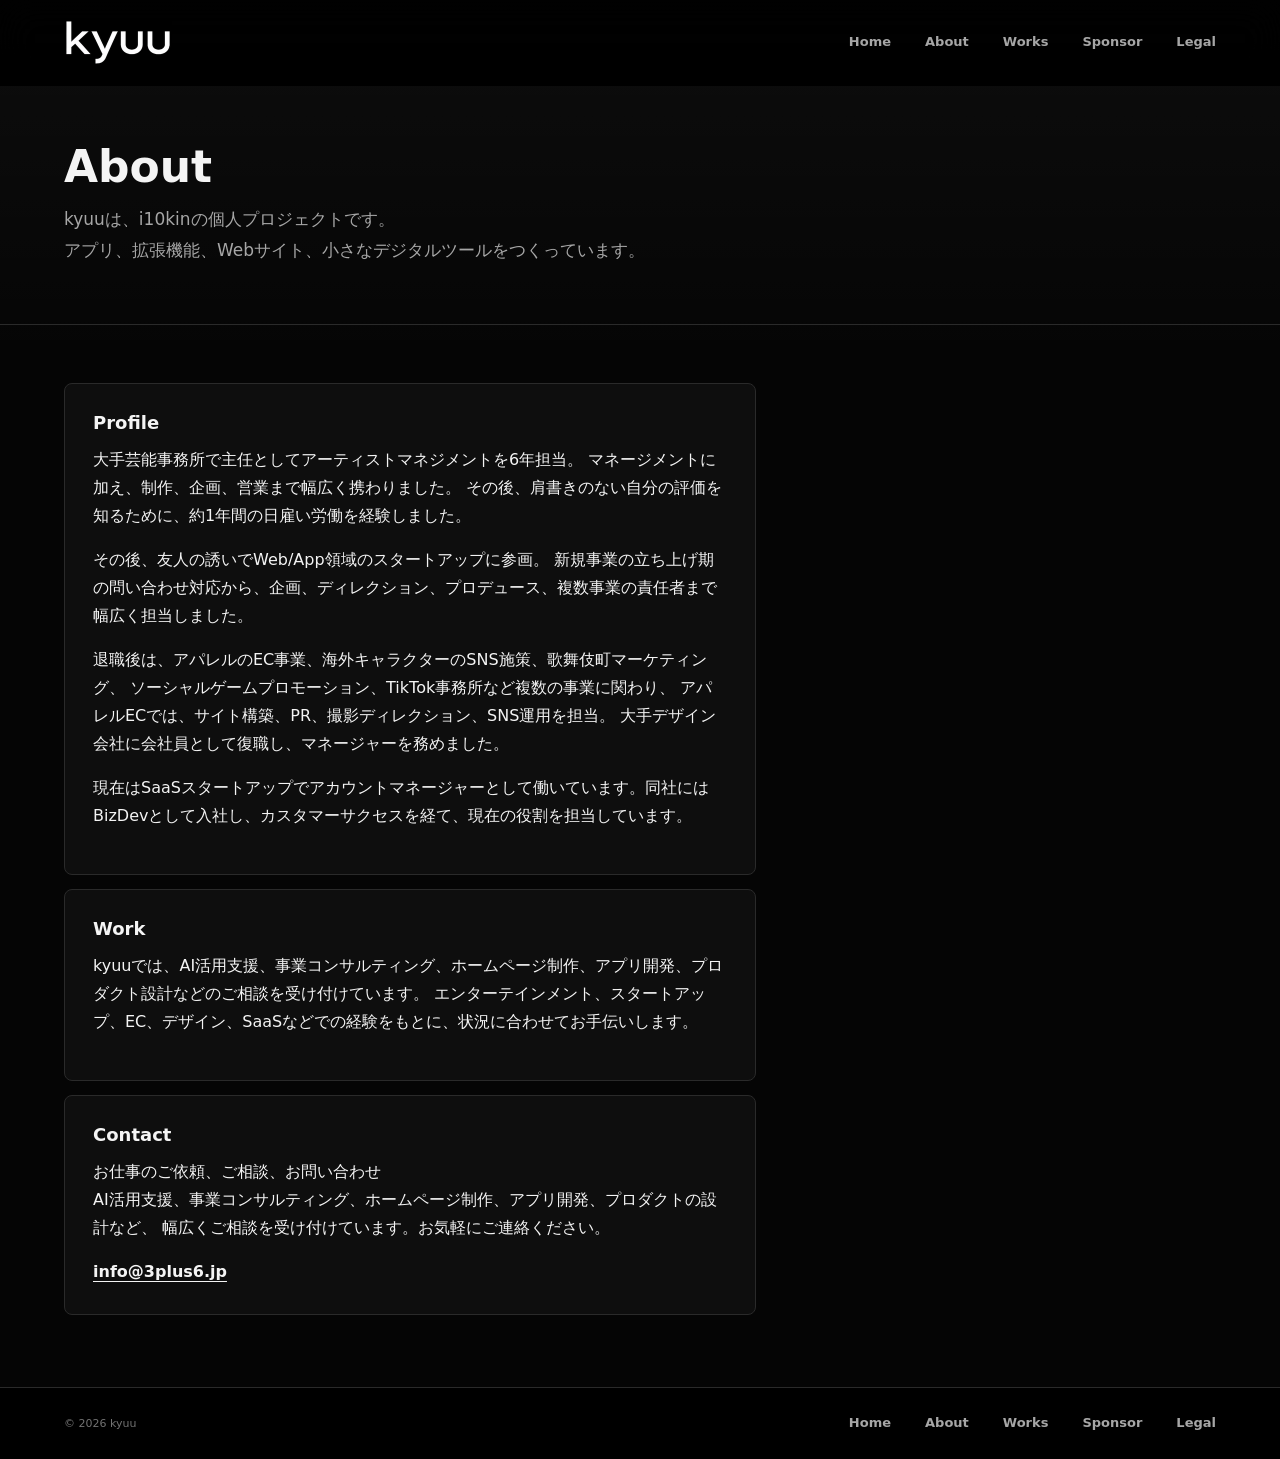
==== about.html @ 47efc8a8 "Update kyuu site navigation and content" ====
<!doctype html>
<html lang="ja">
  <head>
    <meta charset="utf-8">
    <meta name="viewport" content="width=device-width, initial-scale=1">
    <meta name="description" content="kyuuとi10kinについて。マネジメント、事業開発、Web/App、SaaS、デザイン領域での経験をまとめています。">
    <title>About | kyuu</title>
    <link rel="icon" href="assets/kyuu-icon.png">
    <link rel="stylesheet" href="styles.css">
  </head>
  <body>
    <header class="site-header" data-header>
      <a class="brand" href="index.html" aria-label="kyuu トップへ">
        <img src="assets/kyuu-logo-header.png" alt="kyuu" class="brand-logo">
      </a>
      <div class="header-actions">
        <button class="menu-toggle" type="button" aria-expanded="false" aria-controls="site-nav" data-menu-toggle>
          <span></span>
          <span></span>
          <span></span>
        </button>
        <nav class="nav" id="site-nav" aria-label="メインナビゲーション" data-nav>
          <a href="index.html">Home</a>
          <a href="about.html">About</a>
          <a href="works.html">Works</a>
          <a href="support.html">Sponsor</a>
          <a href="legal.html">Legal</a>
        </nav>
      </div>
    </header>

    <main>
      <section class="page-hero">
        <h1>About</h1>
        <p class="page-lead">
          kyuuは、i10kinの個人プロジェクトです。<br>
          アプリ、拡張機能、Webサイト、小さなデジタルツールをつくっています。
        </p>
      </section>

      <section class="section legal-stack">
        <article class="legal-block">
          <h2>Profile</h2>
          <p>
            大手芸能事務所で主任としてアーティストマネジメントを6年担当。
            マネージメントに加え、制作、企画、営業まで幅広く携わりました。
            その後、肩書きのない自分の評価を知るために、約1年間の日雇い労働を経験しました。
          </p>
          <p>
            その後、友人の誘いでWeb/App領域のスタートアップに参画。
            新規事業の立ち上げ期の問い合わせ対応から、企画、ディレクション、プロデュース、複数事業の責任者まで幅広く担当しました。
          </p>
          <p>
            退職後は、アパレルのEC事業、海外キャラクターのSNS施策、歌舞伎町マーケティング、
            ソーシャルゲームプロモーション、TikTok事務所など複数の事業に関わり、
            アパレルECでは、サイト構築、PR、撮影ディレクション、SNS運用を担当。
            大手デザイン会社に会社員として復職し、マネージャーを務めました。
          </p>
          <p>
            現在はSaaSスタートアップでアカウントマネージャーとして働いています。同社にはBizDevとして入社し、カスタマーサクセスを経て、現在の役割を担当しています。
          </p>
        </article>

        <article class="legal-block">
          <h2>Work</h2>
          <p>
            kyuuでは、AI活用支援、事業コンサルティング、ホームページ制作、アプリ開発、プロダクト設計などのご相談を受け付けています。
            エンターテインメント、スタートアップ、EC、デザイン、SaaSなどでの経験をもとに、状況に合わせてお手伝いします。
          </p>
        </article>

        <article class="legal-block">
          <h2>Contact</h2>
          <p>
            お仕事のご依頼、ご相談、お問い合わせ<br>
            AI活用支援、事業コンサルティング、ホームページ制作、アプリ開発、プロダクトの設計など、
            幅広くご相談を受け付けています。お気軽にご連絡ください。
          </p>
          <a class="mail-link" href="mailto:info@3plus6.jp">info@3plus6.jp</a>
        </article>
      </section>
    </main>

    <footer class="site-footer">
      <p>&copy; <span data-year></span> kyuu</p>
      <nav aria-label="フッターナビゲーション">
        <a href="index.html">Home</a>
        <a href="about.html">About</a>
        <a href="works.html">Works</a>
        <a href="support.html">Sponsor</a>
        <a href="legal.html">Legal</a>
      </nav>
    </footer>

    <script src="script.js"></script>
  </body>
</html>
---- styles.css ----
:root {
  color-scheme: dark;
  --bg: #050505;
  --panel: #0e0e0e;
  --panel-2: #151515;
  --ink: #f4f4f4;
  --muted: #a6a6a6;
  --soft: #727272;
  --line: #2a2a2a;
  --line-strong: #3a3a3a;
  --white: #ffffff;
  --black: #000000;
  --shadow: 0 28px 90px rgba(0, 0, 0, 0.56);
  font-family: Inter, ui-sans-serif, system-ui, -apple-system, BlinkMacSystemFont, "Segoe UI", sans-serif;
}

* {
  box-sizing: border-box;
}

html {
  scroll-behavior: smooth;
}

body {
  min-height: 100vh;
  margin: 0;
  color: var(--ink);
  background:
    linear-gradient(180deg, rgba(255, 255, 255, 0.035), transparent 360px),
    var(--bg);
  line-height: 1.75;
}

body {
  display: flex;
  flex-direction: column;
}

main {
  flex: 1 0 auto;
}

.site-footer {
  flex-shrink: 0;
}

img {
  display: block;
  max-width: 100%;
}

a {
  color: inherit;
  text-decoration: none;
}

.site-header {
  position: sticky;
  top: 0;
  z-index: 20;
  display: flex;
  align-items: center;
  justify-content: space-between;
  gap: 28px;
  padding: 20px clamp(20px, 5vw, 72px);
  background: rgba(0, 0, 0, 0.92);
  border-bottom: 1px solid transparent;
  backdrop-filter: blur(18px);
}

.site-header.is-scrolled {
  border-color: var(--line);
}

.brand {
  display: inline-flex;
  align-items: center;
  min-width: 0;
}

.brand-logo {
  width: 108px;
  height: auto;
  mix-blend-mode: screen;
}

.header-actions {
  display: flex;
  align-items: center;
  justify-content: flex-end;
  gap: clamp(16px, 2vw, 28px);
  min-width: 0;
}

.nav,
.site-footer nav {
  display: flex;
  align-items: center;
  gap: clamp(16px, 3vw, 34px);
  color: var(--muted);
  font-size: 13px;
  font-weight: 650;
}

.nav a,
.site-footer a {
  padding: 4px 0;
  white-space: nowrap;
}

.nav a:hover,
.site-footer a:hover,
.text-link:hover {
  color: var(--white);
}

.menu-toggle {
  position: relative;
  display: none;
  align-items: center;
  justify-content: center;
  width: 38px;
  height: 38px;
  padding: 0;
  color: var(--ink);
  background: transparent;
  border: 1px solid var(--line);
  border-radius: 6px;
  cursor: pointer;
}

.menu-toggle span {
  position: absolute;
  display: block;
  width: 16px;
  height: 1px;
  background: currentColor;
  transition: transform 160ms ease, opacity 160ms ease;
}

.menu-toggle span:nth-child(1) {
  transform: translateY(-5px);
}

.menu-toggle span:nth-child(3) {
  transform: translateY(5px);
}

.site-header.is-menu-open .menu-toggle span:nth-child(1) {
  transform: rotate(45deg);
}

.site-header.is-menu-open .menu-toggle span:nth-child(2) {
  opacity: 0;
}

.site-header.is-menu-open .menu-toggle span:nth-child(3) {
  transform: rotate(-45deg);
}

.visually-hidden {
  position: absolute;
  width: 1px;
  height: 1px;
  overflow: hidden;
  clip: rect(0, 0, 0, 0);
  white-space: nowrap;
}

.home-stage {
  display: grid;
  place-items: center;
  min-height: calc(100vh - 180px);
  padding: clamp(54px, 8vw, 96px) clamp(20px, 5vw, 72px) clamp(72px, 9vw, 118px);
}

.project-grid {
  display: grid;
  grid-template-columns: repeat(3, minmax(0, 1fr));
  gap: clamp(32px, 5vw, 72px) clamp(34px, 6vw, 88px);
  width: min(100%, 860px);
}

.project-tile {
  display: grid;
  justify-items: center;
  gap: 14px;
  color: var(--muted);
  text-align: center;
}

.project-icon {
  display: grid;
  place-items: center;
  width: clamp(104px, 15vw, 156px);
  aspect-ratio: 1;
  overflow: hidden;
  background: var(--black);
  border: 1px solid transparent;
  border-radius: 20px;
  transition: transform 180ms ease, border-color 180ms ease, opacity 180ms ease;
}

.project-icon img {
  width: 100%;
  height: 100%;
  object-fit: cover;
}

.project-name {
  font-size: 14px;
  font-weight: 700;
  line-height: 1.2;
  transition: color 180ms ease;
}

.project-tile:hover .project-icon {
  transform: translateY(-4px);
  border-color: var(--line-strong);
}

.project-tile:hover .project-name {
  color: var(--white);
}

.project-tile-static {
  cursor: default;
}

.project-tile-static:hover .project-icon {
  transform: none;
  border-color: transparent;
}

.project-tile-static:hover .project-name {
  color: var(--muted);
}

.eyebrow {
  margin: 0 0 14px;
  color: var(--soft);
  font-size: 12px;
  font-weight: 800;
  letter-spacing: 0;
  text-transform: uppercase;
}

h1,
h2,
h3,
p {
  margin-top: 0;
}

h1 {
  max-width: 9.5em;
  margin-bottom: 26px;
  font-size: clamp(50px, 9vw, 114px);
  line-height: 0.98;
  letter-spacing: 0;
}

h2 {
  margin-bottom: 20px;
  font-size: clamp(34px, 5vw, 64px);
  line-height: 1.05;
  letter-spacing: 0;
}

h3 {
  margin-bottom: 14px;
  font-size: clamp(25px, 3vw, 40px);
  line-height: 1.12;
  letter-spacing: 0;
}

.button {
  display: inline-flex;
  align-items: center;
  justify-content: center;
  min-height: 48px;
  padding: 12px 20px;
  border: 1px solid var(--line-strong);
  border-radius: 6px;
  font-size: 14px;
  font-weight: 800;
  line-height: 1.2;
}

.button.primary {
  color: var(--black);
  background: var(--white);
  border-color: var(--white);
}

.button.primary:hover {
  background: #dcdcdc;
  border-color: #dcdcdc;
}

.button.secondary,
.button.inverted {
  color: var(--white);
  background: transparent;
}

.button.secondary:hover,
.button.inverted:hover {
  border-color: var(--white);
}

.section {
  padding: clamp(40px, 5vw, 64px) clamp(20px, 5vw, 72px);
}

.work-list {
  display: grid;
  grid-template-columns: repeat(3, minmax(0, 1fr));
  gap: 16px;
}

.work-card,
.legal-block,
.support-card,
.profile-card {
  min-height: 0;
  padding: clamp(20px, 3vw, 28px);
  background: var(--panel);
  border: 1px solid var(--line);
  border-radius: 8px;
}

.work-card.featured {
  background:
    linear-gradient(145deg, rgba(255, 255, 255, 0.08), transparent 58%),
    var(--panel);
}

.work-card-inquiry {
  grid-column: 1 / -1;
}

.card-topline {
  display: flex;
  align-items: center;
  justify-content: space-between;
  gap: 20px;
  margin-bottom: 34px;
  color: var(--soft);
  font-size: 12px;
  font-weight: 800;
  text-transform: uppercase;
}

.work-card p,
.legal-block p,
.legal-block li,
.support-card p,
.profile-card p,
.page-lead {
  color: var(--muted);
}

.text-link {
  display: inline-flex;
  margin-top: 14px;
  margin-right: 18px;
  color: var(--ink);
  font-weight: 800;
}

.work-card .text-link {
  font-size: 12px;
}

.text-link::after {
  content: none;
  margin-left: 6px;
}

.mail-link {
  color: var(--ink);
  font-weight: 800;
  text-decoration: underline;
  text-underline-offset: 4px;
}

.inline-link {
  color: var(--ink);
  font-weight: 800;
  text-decoration: underline;
  text-underline-offset: 3px;
}

.text-link.inline-link {
  margin-top: 0;
}

.text-link.inline-link::after,
.inline-link::after {
  content: none;
}

.page-hero {
  padding: clamp(36px, 5vw, 58px) clamp(20px, 5vw, 72px) clamp(28px, 4vw, 42px);
  border-bottom: 1px solid var(--line);
}

.page-hero h1 {
  max-width: 960px;
  margin-bottom: 14px;
  font-size: clamp(28px, 4vw, 44px);
  line-height: 1.05;
}

.page-lead {
  max-width: 740px;
  font-size: clamp(15px, 1.5vw, 17px);
  line-height: 1.8;
}
.support-grid,
.legal-grid,
.contact-grid {
  display: grid;
  grid-template-columns: minmax(0, 0.86fr) minmax(260px, 0.55fr);
  gap: 18px;
}

.detail-list {
  display: grid;
  gap: 1px;
  margin: 0;
  background: var(--line);
  border: 1px solid var(--line);
}

.detail-list div {
  display: grid;
  grid-template-columns: 150px minmax(0, 1fr);
  gap: 18px;
  padding: 18px;
  background: var(--panel);
}

.detail-list dt {
  color: var(--soft);
  font-size: 13px;
  font-weight: 800;
}

.detail-list dd {
  margin: 0;
  color: var(--ink);
}

.support-grid,
.legal-grid {
  align-items: start;
}

.legal-stack {
  display: grid;
  gap: 14px;
  max-width: 820px;
  padding-top: clamp(36px, 5vw, 58px);
  padding-bottom: clamp(48px, 6vw, 72px);
}

.work-card h2,
.support-card h2,
.support-card h3,
.profile-card h2,
.profile-card h3,
.legal-block h2 {
  margin-bottom: 12px;
  font-size: 18px;
  line-height: 1.22;
}

.legal-block h3 {
  margin-top: 24px;
  margin-bottom: 8px;
  font-size: 16px;
}

.legal-hero .page-lead,
.legal-block p,
.legal-block li {
  color: var(--ink);
}

.support-card .button {
  margin-top: 18px;
}

.legal-block {
  min-height: auto;
  padding: clamp(20px, 3vw, 28px);
}

.legal-block ul {
  margin: 0;
  padding-left: 20px;
}

.notice {
  margin: 18px 0 0;
  padding: 14px 16px;
  color: var(--ink);
  background: var(--panel-2);
  border: 1px solid var(--line);
  border-radius: 8px;
  font-size: 14px;
}

.site-footer {
  display: flex;
  align-items: center;
  justify-content: space-between;
  gap: 22px;
  padding: 20px clamp(20px, 5vw, 72px);
  color: var(--muted);
  background: rgba(0, 0, 0, 0.92);
  border-top: 1px solid var(--line);
}

.site-footer p {
  margin: 0;
  color: var(--soft);
  font-size: 11px;
  line-height: 1.2;
}

@media (max-width: 920px) {
  .site-header {
    align-items: center;
    padding: 14px 16px;
  }

  .header-actions {
    gap: 12px;
  }

  .menu-toggle {
    display: inline-flex;
  }

  .site-header .nav {
    position: absolute;
    top: calc(100% + 1px);
    right: 16px;
    left: 16px;
    display: none;
    flex-direction: column;
    align-items: flex-start;
    gap: 12px;
    padding: 16px;
    background: rgba(0, 0, 0, 0.96);
    border: 1px solid var(--line);
    border-radius: 8px;
    box-shadow: var(--shadow);
  }

  .site-header.is-menu-open .nav {
    display: flex;
  }

  .site-footer {
    align-items: flex-start;
    flex-direction: column;
  }

  .site-footer nav {
    width: 100%;
    overflow-x: auto;
    padding-bottom: 4px;
  }

  .work-list,
  .support-grid,
  .legal-grid,
  .contact-grid {
    grid-template-columns: 1fr;
  }

  .site-footer nav {
    justify-content: flex-start;
  }
}

@media (max-width: 560px) {
  .brand-logo {
    width: 82px;
  }

  h1 {
    font-size: 50px;
  }

  .button {
    width: 100%;
  }

  .project-grid {
    gap: 24px 18px;
  }

  .project-icon {
    width: min(28vw, 116px);
    border-radius: 16px;
  }

  .home-stage {
    align-items: start;
    min-height: auto;
    padding-top: 28px;
    padding-bottom: 34px;
  }

  .project-name {
    font-size: 13px;
  }

  .card-topline {
    margin-bottom: 26px;
  }

  .detail-list div {
    grid-template-columns: 1fr;
    gap: 4px;
  }
}
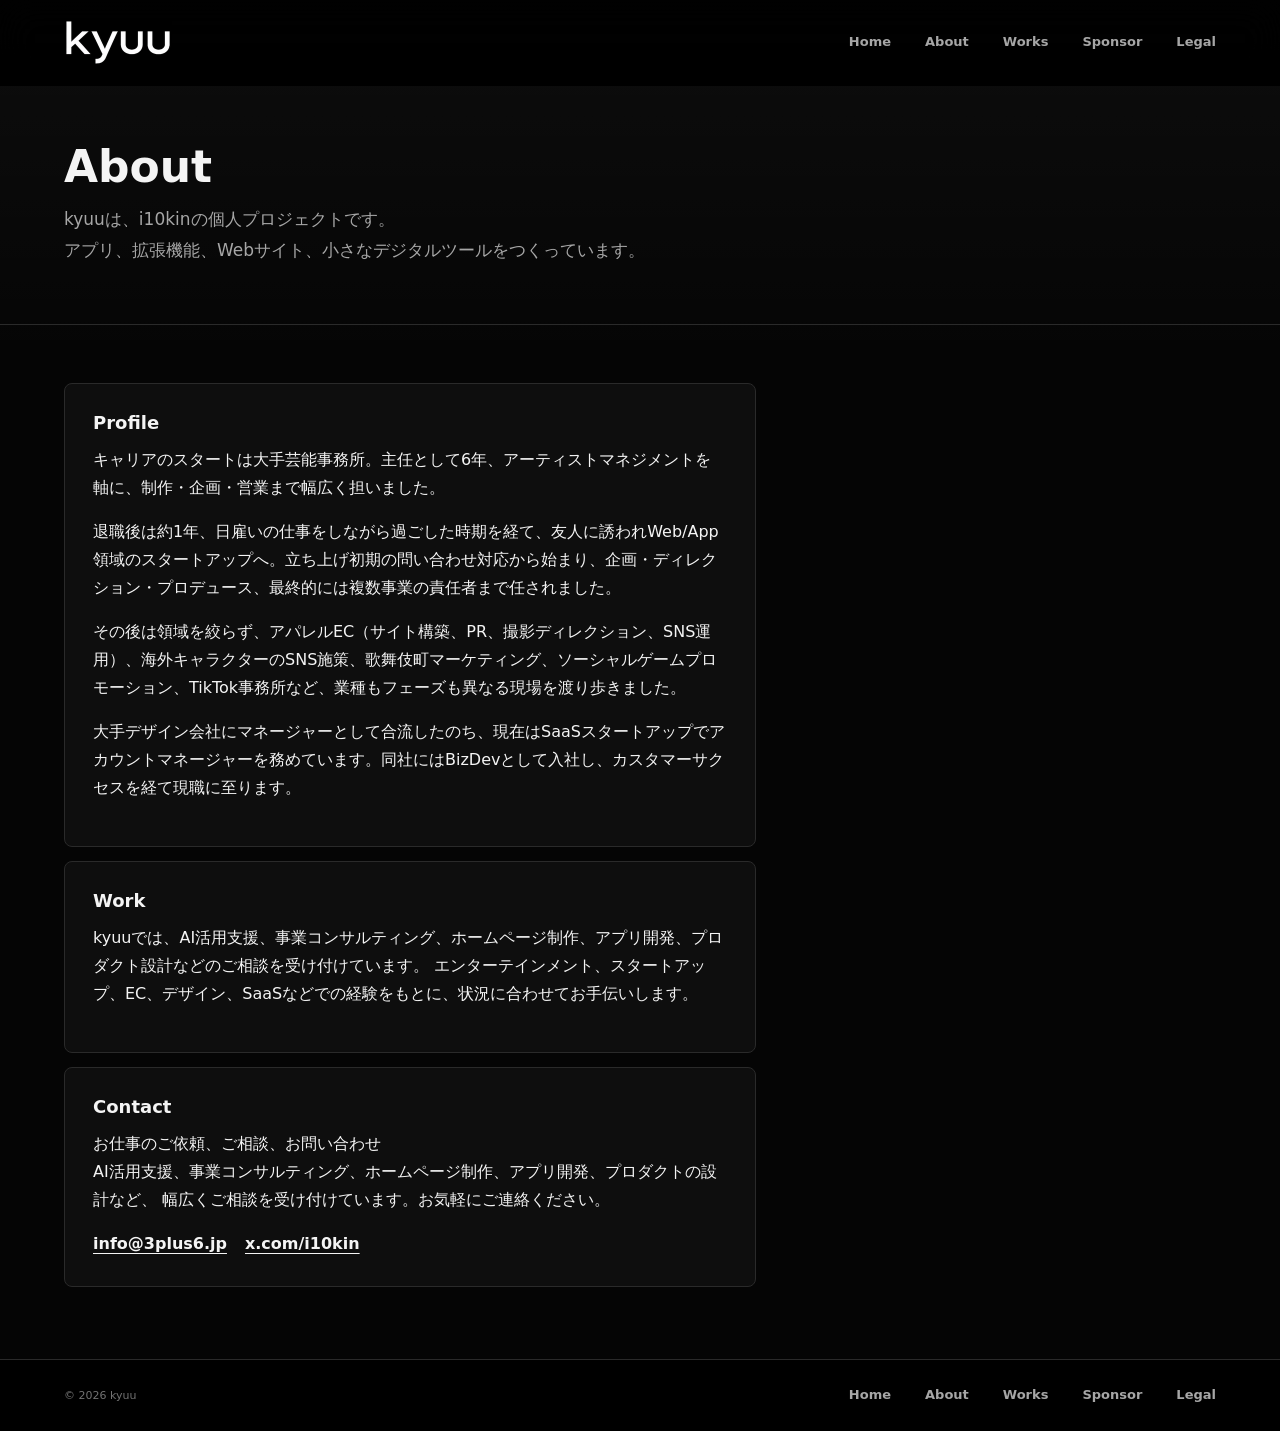
==== commit 8e63e27d: "Add files via upload" ====
--- a/about.html
+++ b/about.html
@@ -5,6 +5,7 @@
     <meta name="viewport" content="width=device-width, initial-scale=1">
     <meta name="description" content="kyuuとi10kinについて。マネジメント、事業開発、Web/App、SaaS、デザイン領域での経験をまとめています。">
     <title>About | kyuu</title>
+    <link rel="canonical" href="https://3plus6.jp/about.html">
     <link rel="icon" href="assets/kyuu-icon.png">
     <link rel="stylesheet" href="styles.css">
   </head>
@@ -42,22 +43,16 @@
         <article class="legal-block">
           <h2>Profile</h2>
           <p>
-            大手芸能事務所で主任としてアーティストマネジメントを6年担当。
-            マネージメントに加え、制作、企画、営業まで幅広く携わりました。
-            その後、肩書きのない自分の評価を知るために、約1年間の日雇い労働を経験しました。
+            キャリアのスタートは大手芸能事務所。主任として6年、アーティストマネジメントを軸に、制作・企画・営業まで幅広く担いました。
           </p>
           <p>
-            その後、友人の誘いでWeb/App領域のスタートアップに参画。
-            新規事業の立ち上げ期の問い合わせ対応から、企画、ディレクション、プロデュース、複数事業の責任者まで幅広く担当しました。
+            退職後は約1年、日雇いの仕事をしながら過ごした時期を経て、友人に誘われWeb/App領域のスタートアップへ。立ち上げ初期の問い合わせ対応から始まり、企画・ディレクション・プロデュース、最終的には複数事業の責任者まで任されました。
           </p>
           <p>
-            退職後は、アパレルのEC事業、海外キャラクターのSNS施策、歌舞伎町マーケティング、
-            ソーシャルゲームプロモーション、TikTok事務所など複数の事業に関わり、
-            アパレルECでは、サイト構築、PR、撮影ディレクション、SNS運用を担当。
-            大手デザイン会社に会社員として復職し、マネージャーを務めました。
+            その後は領域を絞らず、アパレルEC（サイト構築、PR、撮影ディレクション、SNS運用）、海外キャラクターのSNS施策、歌舞伎町マーケティング、ソーシャルゲームプロモーション、TikTok事務所など、業種もフェーズも異なる現場を渡り歩きました。
           </p>
           <p>
-            現在はSaaSスタートアップでアカウントマネージャーとして働いています。同社にはBizDevとして入社し、カスタマーサクセスを経て、現在の役割を担当しています。
+            大手デザイン会社にマネージャーとして合流したのち、現在はSaaSスタートアップでアカウントマネージャーを務めています。同社にはBizDevとして入社し、カスタマーサクセスを経て現職に至ります。
           </p>
         </article>
 
@@ -76,7 +71,10 @@
             AI活用支援、事業コンサルティング、ホームページ制作、アプリ開発、プロダクトの設計など、
             幅広くご相談を受け付けています。お気軽にご連絡ください。
           </p>
-          <a class="mail-link" href="mailto:info@3plus6.jp">info@3plus6.jp</a>
+          <div class="contact-links">
+            <a class="mail-link" href="mailto:info@3plus6.jp">info@3plus6.jp</a>
+            <a class="mail-link" href="https://x.com/i10kin" target="_blank" rel="noreferrer">x.com/i10kin</a>
+          </div>
         </article>
       </section>
     </main>
--- a/styles.css
+++ b/styles.css
@@ -386,6 +386,12 @@
   text-underline-offset: 4px;
 }
 
+.contact-links {
+  display: flex;
+  flex-wrap: wrap;
+  gap: 8px 18px;
+}
+
 .inline-link {
   color: var(--ink);
   font-weight: 800;
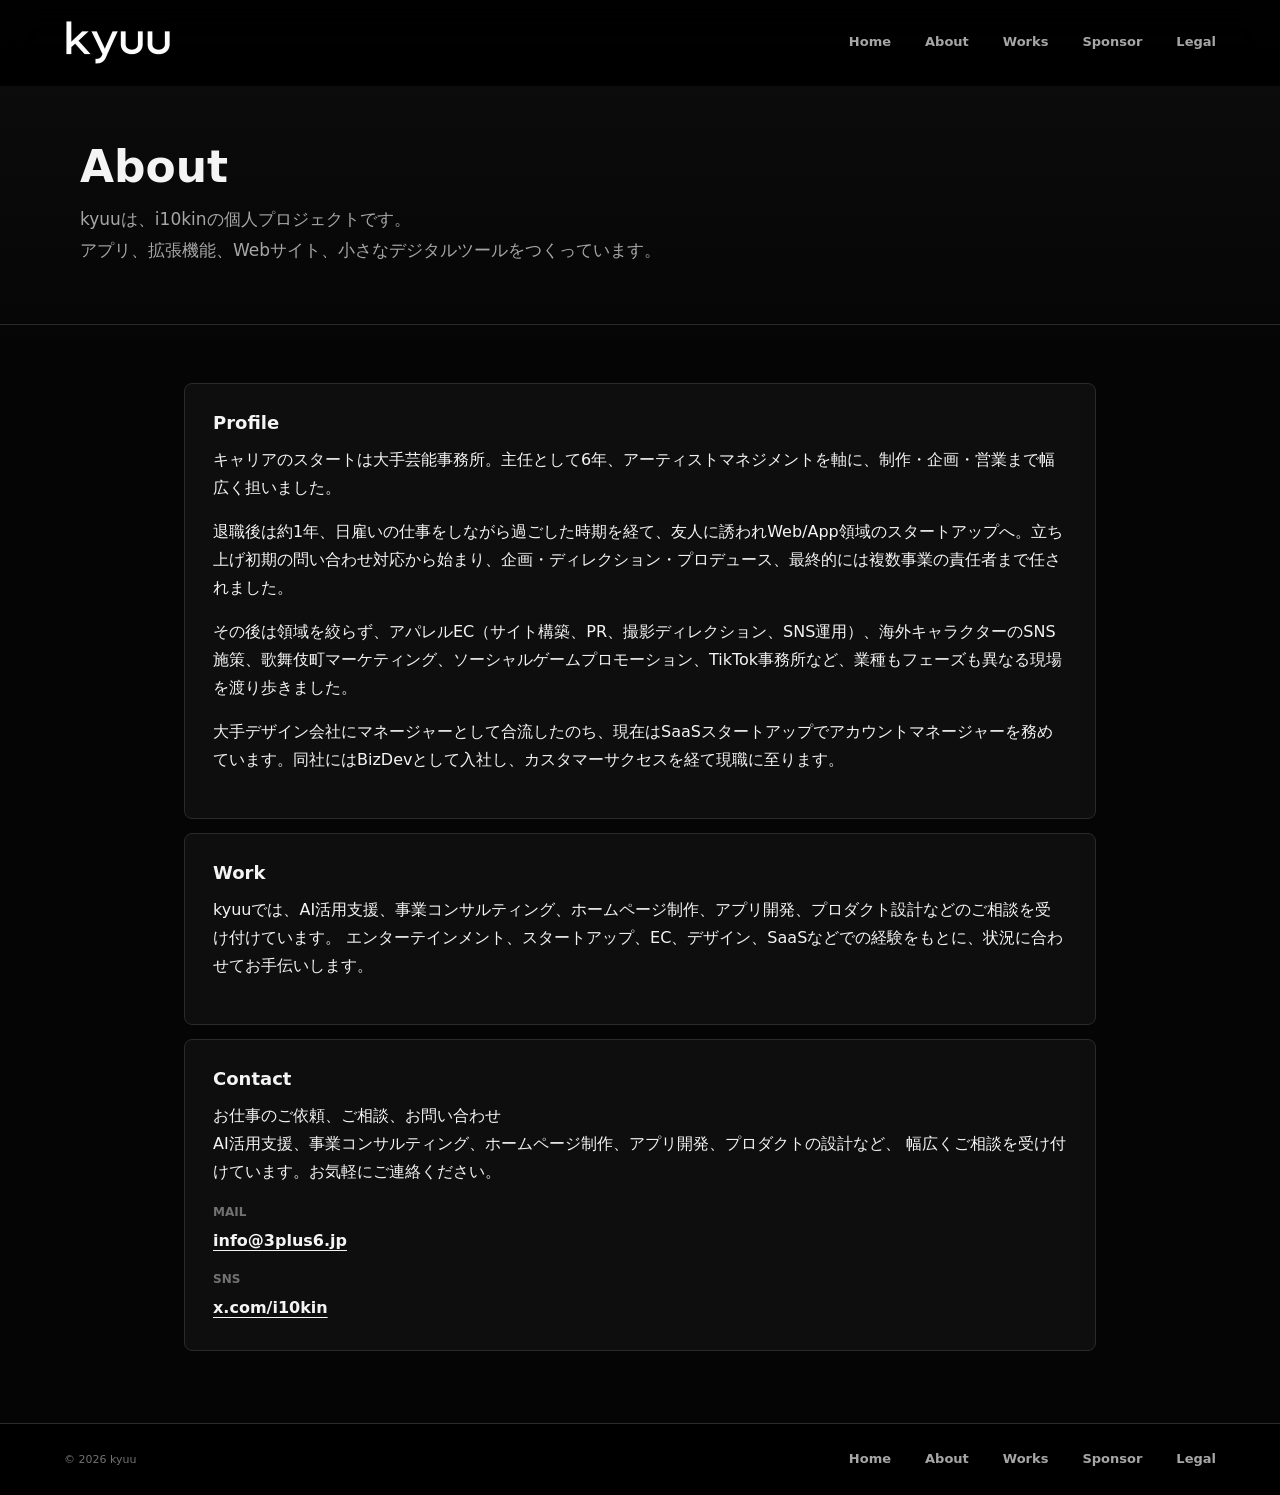
==== commit 76dee11e: "Add files via upload" ====
--- a/about.html
+++ b/about.html
@@ -72,8 +72,14 @@
             幅広くご相談を受け付けています。お気軽にご連絡ください。
           </p>
           <div class="contact-links">
-            <a class="mail-link" href="mailto:info@3plus6.jp">info@3plus6.jp</a>
-            <a class="mail-link" href="https://x.com/i10kin" target="_blank" rel="noreferrer">x.com/i10kin</a>
+            <div>
+              <span>Mail</span>
+              <a class="mail-link" href="mailto:info@3plus6.jp">info@3plus6.jp</a>
+            </div>
+            <div>
+              <span>SNS</span>
+              <a class="mail-link" href="https://x.com/i10kin" target="_blank" rel="noreferrer">x.com/i10kin</a>
+            </div>
           </div>
         </article>
       </section>
--- a/styles.css
+++ b/styles.css
@@ -318,6 +318,14 @@
   display: grid;
   grid-template-columns: repeat(3, minmax(0, 1fr));
   gap: 16px;
+  max-width: 1120px;
+  margin-right: auto;
+  margin-left: auto;
+}
+
+.work-list-simple {
+  grid-template-columns: minmax(0, 820px);
+  justify-content: center;
 }
 
 .work-card,
@@ -387,9 +395,20 @@
 }
 
 .contact-links {
-  display: flex;
-  flex-wrap: wrap;
-  gap: 8px 18px;
+  display: grid;
+  gap: 14px;
+}
+
+.contact-links div {
+  display: grid;
+  gap: 4px;
+}
+
+.contact-links span {
+  color: var(--soft);
+  font-size: 12px;
+  font-weight: 800;
+  text-transform: uppercase;
 }
 
 .inline-link {
@@ -413,15 +432,21 @@
   border-bottom: 1px solid var(--line);
 }
 
+.page-hero > * {
+  max-width: 1120px;
+  margin-right: auto;
+  margin-left: auto;
+  text-align: left;
+}
+
 .page-hero h1 {
-  max-width: 960px;
   margin-bottom: 14px;
   font-size: clamp(28px, 4vw, 44px);
   line-height: 1.05;
 }
 
 .page-lead {
-  max-width: 740px;
+  max-width: 1120px;
   font-size: clamp(15px, 1.5vw, 17px);
   line-height: 1.8;
 }
@@ -431,6 +456,14 @@
   display: grid;
   grid-template-columns: minmax(0, 0.86fr) minmax(260px, 0.55fr);
   gap: 18px;
+}
+
+.support-grid {
+  grid-template-columns: minmax(0, 900px);
+  justify-content: center;
+  max-width: 1120px;
+  margin-right: auto;
+  margin-left: auto;
 }
 
 .detail-list {
@@ -468,7 +501,9 @@
 .legal-stack {
   display: grid;
   gap: 14px;
-  max-width: 820px;
+  max-width: 1040px;
+  margin-right: auto;
+  margin-left: auto;
   padding-top: clamp(36px, 5vw, 58px);
   padding-bottom: clamp(48px, 6vw, 72px);
 }
@@ -490,7 +525,6 @@
   font-size: 16px;
 }
 
-.legal-hero .page-lead,
 .legal-block p,
 .legal-block li {
   color: var(--ink);
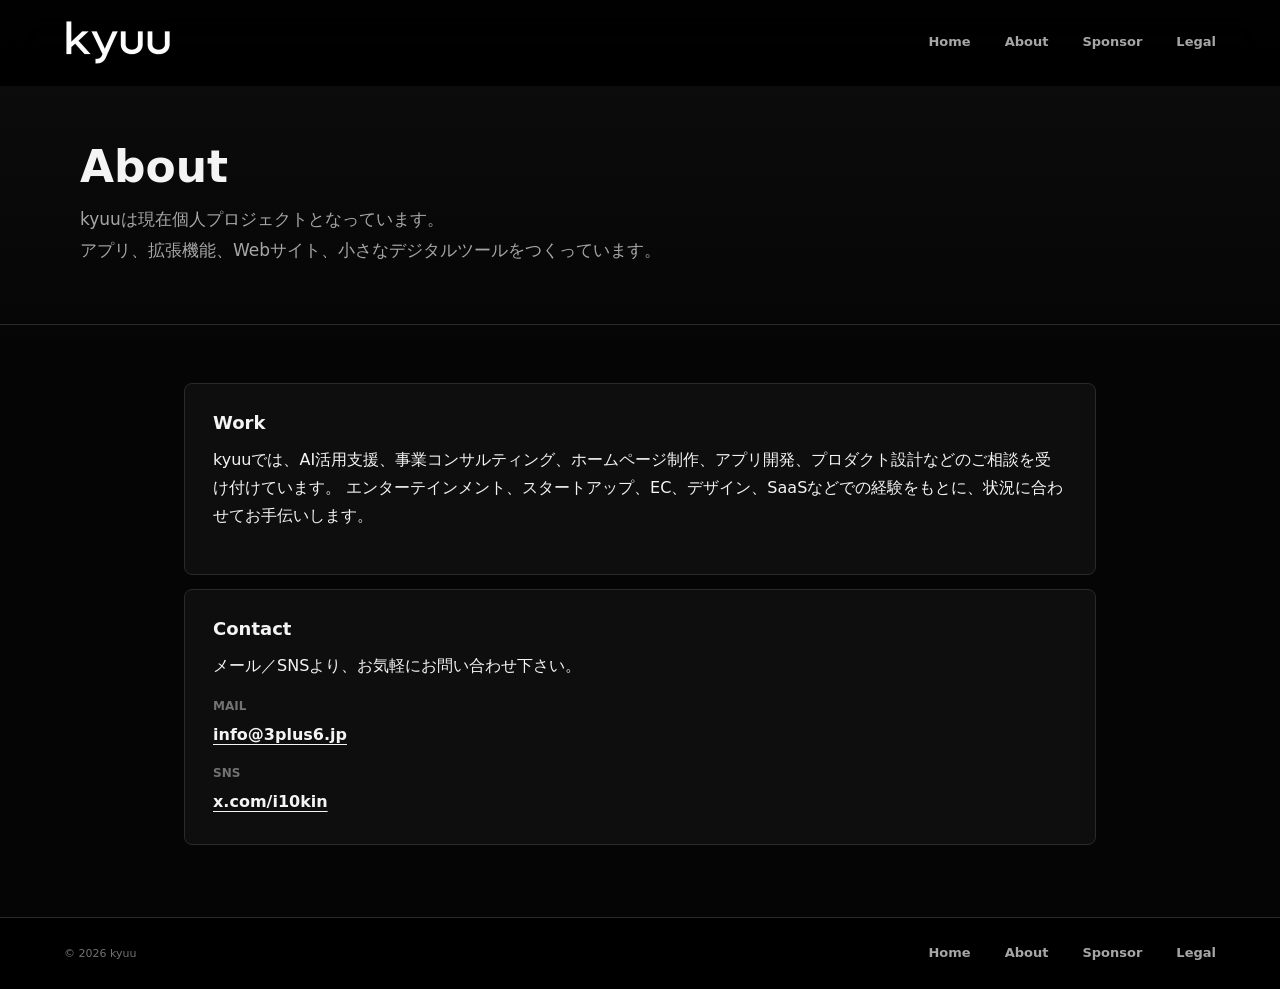
==== commit a5cdc945: "Add files via upload" ====
--- a/about.html
+++ b/about.html
@@ -3,7 +3,7 @@
   <head>
     <meta charset="utf-8">
     <meta name="viewport" content="width=device-width, initial-scale=1">
-    <meta name="description" content="kyuuとi10kinについて。マネジメント、事業開発、Web/App、SaaS、デザイン領域での経験をまとめています。">
+    <meta name="description" content="kyuuは、アプリ、拡張機能、Webサイト、小さなデジタルツールをつくる個人プロジェクトです。">
     <title>About | kyuu</title>
     <link rel="canonical" href="https://3plus6.jp/about.html">
     <link rel="icon" href="assets/kyuu-icon.png">
@@ -23,7 +23,6 @@
         <nav class="nav" id="site-nav" aria-label="メインナビゲーション" data-nav>
           <a href="index.html">Home</a>
           <a href="about.html">About</a>
-          <a href="works.html">Works</a>
           <a href="support.html">Sponsor</a>
           <a href="legal.html">Legal</a>
         </nav>
@@ -34,28 +33,12 @@
       <section class="page-hero">
         <h1>About</h1>
         <p class="page-lead">
-          kyuuは、i10kinの個人プロジェクトです。<br>
+          kyuuは現在個人プロジェクトとなっています。<br>
           アプリ、拡張機能、Webサイト、小さなデジタルツールをつくっています。
         </p>
       </section>
 
       <section class="section legal-stack">
-        <article class="legal-block">
-          <h2>Profile</h2>
-          <p>
-            キャリアのスタートは大手芸能事務所。主任として6年、アーティストマネジメントを軸に、制作・企画・営業まで幅広く担いました。
-          </p>
-          <p>
-            退職後は約1年、日雇いの仕事をしながら過ごした時期を経て、友人に誘われWeb/App領域のスタートアップへ。立ち上げ初期の問い合わせ対応から始まり、企画・ディレクション・プロデュース、最終的には複数事業の責任者まで任されました。
-          </p>
-          <p>
-            その後は領域を絞らず、アパレルEC（サイト構築、PR、撮影ディレクション、SNS運用）、海外キャラクターのSNS施策、歌舞伎町マーケティング、ソーシャルゲームプロモーション、TikTok事務所など、業種もフェーズも異なる現場を渡り歩きました。
-          </p>
-          <p>
-            大手デザイン会社にマネージャーとして合流したのち、現在はSaaSスタートアップでアカウントマネージャーを務めています。同社にはBizDevとして入社し、カスタマーサクセスを経て現職に至ります。
-          </p>
-        </article>
-
         <article class="legal-block">
           <h2>Work</h2>
           <p>
@@ -67,9 +50,7 @@
         <article class="legal-block">
           <h2>Contact</h2>
           <p>
-            お仕事のご依頼、ご相談、お問い合わせ<br>
-            AI活用支援、事業コンサルティング、ホームページ制作、アプリ開発、プロダクトの設計など、
-            幅広くご相談を受け付けています。お気軽にご連絡ください。
+            メール／SNSより、お気軽にお問い合わせ下さい。
           </p>
           <div class="contact-links">
             <div>
@@ -90,7 +71,6 @@
       <nav aria-label="フッターナビゲーション">
         <a href="index.html">Home</a>
         <a href="about.html">About</a>
-        <a href="works.html">Works</a>
         <a href="support.html">Sponsor</a>
         <a href="legal.html">Legal</a>
       </nav>
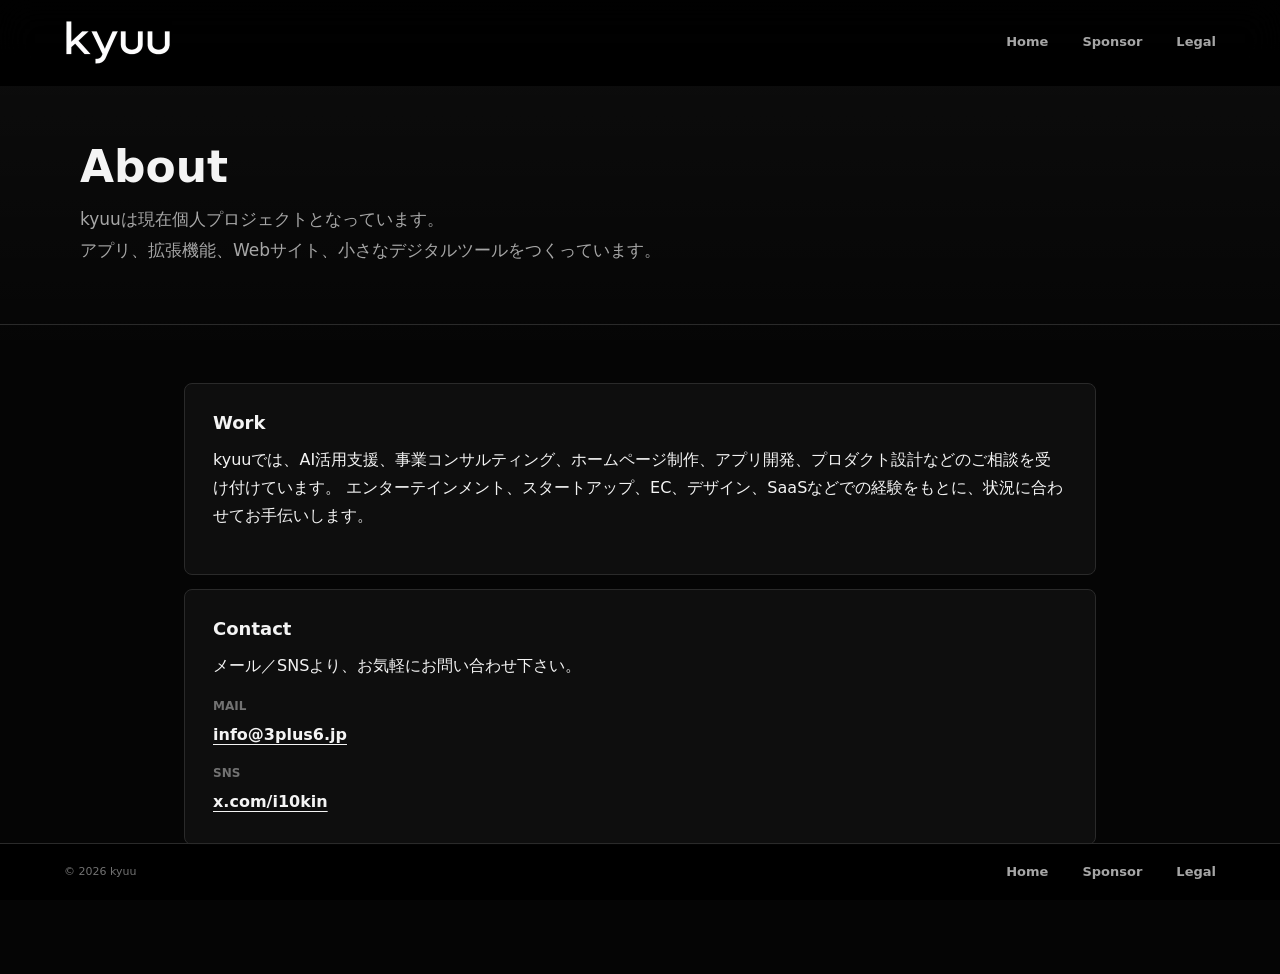
==== commit ee984909: "Add files via upload" ====
--- a/about.html
+++ b/about.html
@@ -4,6 +4,7 @@
     <meta charset="utf-8">
     <meta name="viewport" content="width=device-width, initial-scale=1">
     <meta name="description" content="kyuuは、アプリ、拡張機能、Webサイト、小さなデジタルツールをつくる個人プロジェクトです。">
+    <meta name="robots" content="noindex">
     <title>About | kyuu</title>
     <link rel="canonical" href="https://3plus6.jp/about.html">
     <link rel="icon" href="assets/kyuu-icon.png">
@@ -22,7 +23,6 @@
         </button>
         <nav class="nav" id="site-nav" aria-label="メインナビゲーション" data-nav>
           <a href="index.html">Home</a>
-          <a href="about.html">About</a>
           <a href="support.html">Sponsor</a>
           <a href="legal.html">Legal</a>
         </nav>
@@ -70,7 +70,6 @@
       <p>&copy; <span data-year></span> kyuu</p>
       <nav aria-label="フッターナビゲーション">
         <a href="index.html">Home</a>
-        <a href="about.html">About</a>
         <a href="support.html">Sponsor</a>
         <a href="legal.html">Legal</a>
       </nav>
--- a/styles.css
+++ b/styles.css
@@ -1,4 +1,5 @@
 :root {
+  --footer-height: 57px;
   color-scheme: dark;
   --bg: #050505;
   --panel: #0e0e0e;
@@ -24,7 +25,9 @@
 
 body {
   min-height: 100vh;
+  min-height: 100dvh;
   margin: 0;
+  padding-bottom: var(--footer-height);
   color: var(--ink);
   background:
     linear-gradient(180deg, rgba(255, 255, 255, 0.035), transparent 360px),
@@ -38,11 +41,16 @@
 }
 
 main {
-  flex: 1 0 auto;
+  flex: 1 1 auto;
 }
 
 .site-footer {
-  flex-shrink: 0;
+  position: fixed;
+  right: 0;
+  bottom: 0;
+  left: 0;
+  z-index: 20;
+  height: var(--footer-height);
 }
 
 img {
@@ -171,14 +179,31 @@
 .home-stage {
   display: grid;
   place-items: center;
-  min-height: calc(100vh - 180px);
-  padding: clamp(54px, 8vw, 96px) clamp(20px, 5vw, 72px) clamp(72px, 9vw, 118px);
+  min-height: calc(100dvh - 143px);
+  padding: clamp(16px, 3vh, 30px) clamp(20px, 5vw, 72px);
+}
+
+.home-page {
+  height: 100vh;
+  height: 100dvh;
+  min-height: 0;
+  overflow: hidden;
+}
+
+.home-page main {
+  min-height: 0;
+  overflow: hidden;
+}
+
+.home-page .home-stage {
+  height: 100%;
+  min-height: 0;
 }
 
 .project-grid {
   display: grid;
   grid-template-columns: repeat(3, minmax(0, 1fr));
-  gap: clamp(32px, 5vw, 72px) clamp(34px, 6vw, 88px);
+  gap: clamp(16px, 3vh, 28px) clamp(28px, 6vw, 78px);
   width: min(100%, 860px);
 }
 
@@ -193,7 +218,7 @@
 .project-icon {
   display: grid;
   place-items: center;
-  width: clamp(104px, 15vw, 156px);
+  width: clamp(44px, min(13vw, calc((100dvh - 340px) / 3)), 148px);
   aspect-ratio: 1;
   overflow: hidden;
   background: var(--black);
@@ -559,7 +584,7 @@
   align-items: center;
   justify-content: space-between;
   gap: 22px;
-  padding: 20px clamp(20px, 5vw, 72px);
+  padding: 12px clamp(20px, 5vw, 72px);
   color: var(--muted);
   background: rgba(0, 0, 0, 0.92);
   border-top: 1px solid var(--line);
@@ -573,6 +598,10 @@
 }
 
 @media (max-width: 920px) {
+  :root {
+    --footer-height: 58px;
+  }
+
   .site-header {
     align-items: center;
     padding: 14px 16px;
@@ -607,14 +636,19 @@
   }
 
   .site-footer {
-    align-items: flex-start;
-    flex-direction: column;
+    align-items: center;
+    flex-direction: row;
+    gap: 12px;
+    padding: 10px 16px;
   }
 
   .site-footer nav {
-    width: 100%;
+    width: auto;
+    margin-left: auto;
     overflow-x: auto;
-    padding-bottom: 4px;
+    gap: clamp(12px, 4vw, 24px);
+    padding-bottom: 0;
+    font-size: 11px;
   }
 
   .work-list,
@@ -625,7 +659,7 @@
   }
 
   .site-footer nav {
-    justify-content: flex-start;
+    justify-content: flex-end;
   }
 }
 
@@ -643,23 +677,22 @@
   }
 
   .project-grid {
-    gap: 24px 18px;
+    gap: clamp(10px, 2vh, 18px) 12px;
   }
 
   .project-icon {
-    width: min(28vw, 116px);
-    border-radius: 16px;
+    width: clamp(42px, min(28vw, calc((100dvh - 250px) / 3)), 110px);
+    border-radius: clamp(8px, 4vw, 16px);
   }
 
   .home-stage {
-    align-items: start;
-    min-height: auto;
-    padding-top: 28px;
-    padding-bottom: 34px;
+    align-items: center;
+    min-height: calc(100dvh - 120px);
+    padding: 12px 16px;
   }
 
   .project-name {
-    font-size: 13px;
+    font-size: clamp(10px, 3.2vw, 13px);
   }
 
   .card-topline {
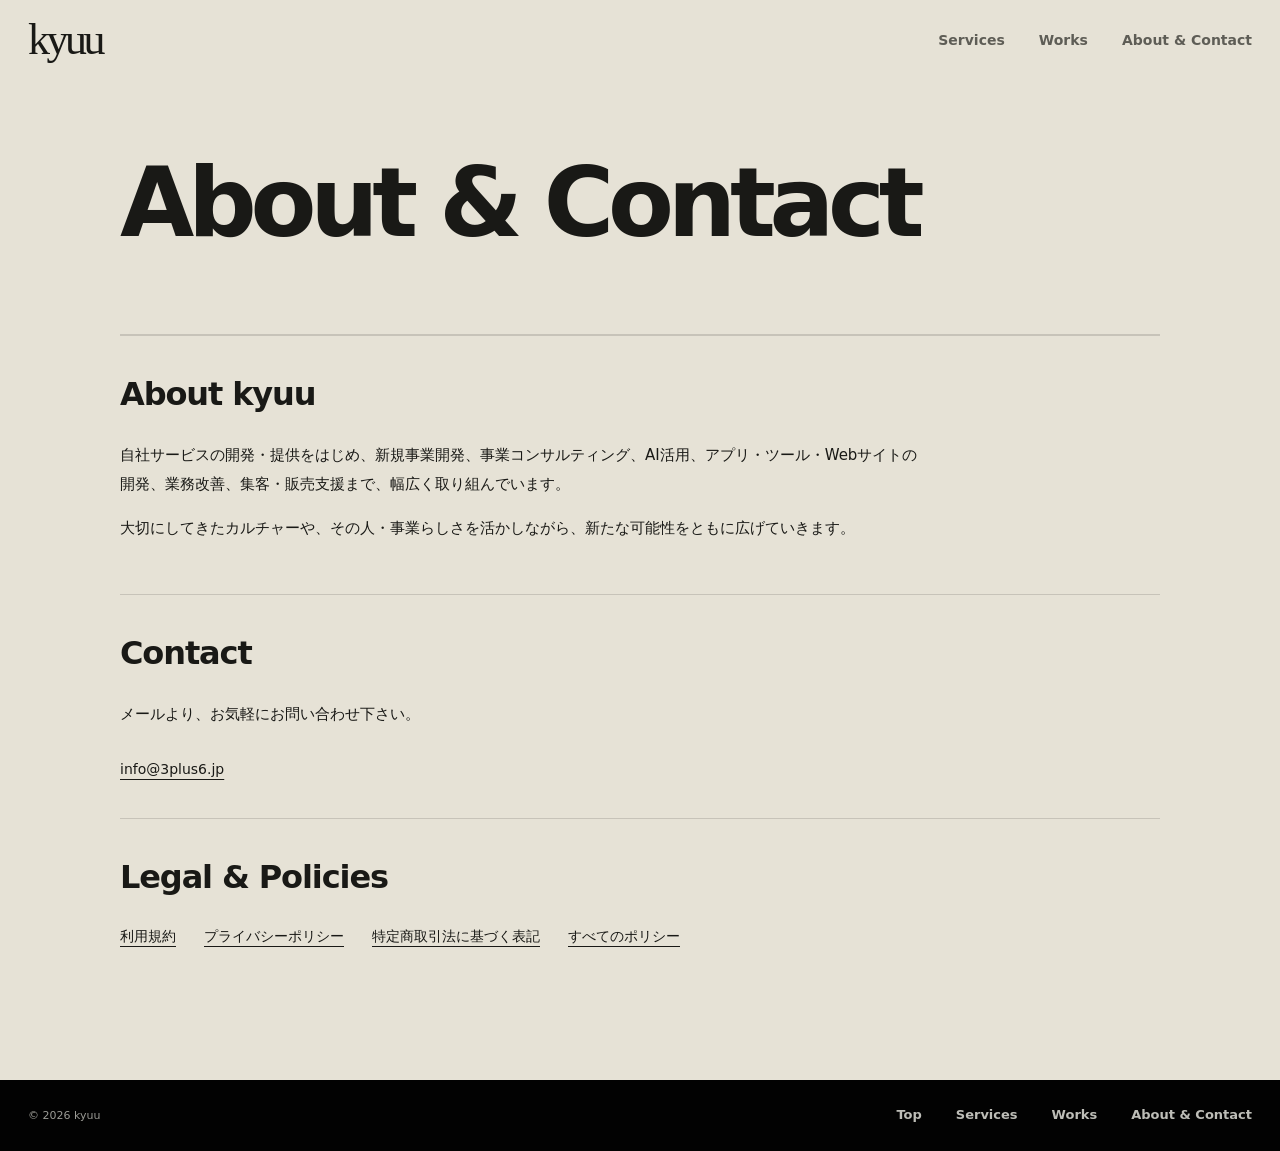
==== commit 15475b77: "Publish redesigned kyuu website" ====
--- a/about.html
+++ b/about.html
@@ -3,65 +3,68 @@
   <head>
     <meta charset="utf-8">
     <meta name="viewport" content="width=device-width, initial-scale=1">
-    <meta name="description" content="kyuuは、アプリ、拡張機能、Webサイト、小さなデジタルツールをつくる個人プロジェクトです。">
-    <meta name="robots" content="noindex">
-    <title>About | kyuu</title>
+    <meta name="description" content="kyuuについて、仕事のご相談・お問い合わせ先をご案内します。">
+    <title>About &amp; Contact | kyuu</title>
     <link rel="canonical" href="https://3plus6.jp/about.html">
-    <link rel="icon" href="assets/kyuu-icon.png">
+    <link rel="icon" type="image/png" href="assets/brand/kyuu-favicon.png?v=1">
+    <link rel="icon" type="image/svg+xml" href="assets/brand/kyuu-favicon.svg?v=1">
     <link rel="stylesheet" href="styles.css">
+    <link rel="stylesheet" href="inner.css?v=3">
   </head>
-  <body>
+  <body class="inner-page">
     <header class="site-header" data-header>
       <a class="brand" href="index.html" aria-label="kyuu トップへ">
-        <img src="assets/kyuu-logo-header.png" alt="kyuu" class="brand-logo">
+        <span class="brand-wordmark">kyuu</span>
       </a>
       <div class="header-actions">
-        <button class="menu-toggle" type="button" aria-expanded="false" aria-controls="site-nav" data-menu-toggle>
+        <button class="menu-toggle" type="button" aria-label="メニュー" aria-expanded="false" aria-controls="site-nav" data-menu-toggle>
           <span></span>
           <span></span>
           <span></span>
         </button>
         <nav class="nav" id="site-nav" aria-label="メインナビゲーション" data-nav>
-          <a href="index.html">Home</a>
-          <a href="support.html">Sponsor</a>
-          <a href="legal.html">Legal</a>
+          <a href="index.html#nature">Services</a>
+          <a href="index.html#projects">Works</a>
+          <a href="about.html">About & Contact</a>
         </nav>
       </div>
     </header>
 
     <main>
       <section class="page-hero">
-        <h1>About</h1>
-        <p class="page-lead">
-          kyuuは現在個人プロジェクトとなっています。<br>
-          アプリ、拡張機能、Webサイト、小さなデジタルツールをつくっています。
-        </p>
+        <h1>About &amp; Contact</h1>
       </section>
 
       <section class="section legal-stack">
         <article class="legal-block">
-          <h2>Work</h2>
+          <h2>About kyuu</h2>
           <p>
-            kyuuでは、AI活用支援、事業コンサルティング、ホームページ制作、アプリ開発、プロダクト設計などのご相談を受け付けています。
-            エンターテインメント、スタートアップ、EC、デザイン、SaaSなどでの経験をもとに、状況に合わせてお手伝いします。
+            自社サービスの開発・提供をはじめ、新規事業開発、事業コンサルティング、AI活用、アプリ・ツール・Webサイトの開発、業務改善、集客・販売支援まで、幅広く取り組んでいます。
+          </p>
+          <p>
+            大切にしてきたカルチャーや、その人・事業らしさを活かしながら、新たな可能性をともに広げていきます。
           </p>
         </article>
 
-        <article class="legal-block">
+        <article class="legal-block" id="contact">
           <h2>Contact</h2>
           <p>
-            メール／SNSより、お気軽にお問い合わせ下さい。
+            メールより、お気軽にお問い合わせ下さい。
           </p>
           <div class="contact-links">
             <div>
-              <span>Mail</span>
               <a class="mail-link" href="mailto:info@3plus6.jp">info@3plus6.jp</a>
             </div>
-            <div>
-              <span>SNS</span>
-              <a class="mail-link" href="https://x.com/i10kin" target="_blank" rel="noreferrer">x.com/i10kin</a>
-            </div>
           </div>
+        </article>
+        <article class="legal-block">
+          <h2>Legal &amp; Policies</h2>
+          <nav class="policy-links" aria-label="規約と事業者情報">
+            <a href="legal.html#terms">利用規約</a>
+            <a href="legal.html#privacy">プライバシーポリシー</a>
+            <a href="legal.html#commerce-disclosure">特定商取引法に基づく表記</a>
+            <a href="legal.html">すべてのポリシー</a>
+          </nav>
         </article>
       </section>
     </main>
@@ -69,9 +72,10 @@
     <footer class="site-footer">
       <p>&copy; <span data-year></span> kyuu</p>
       <nav aria-label="フッターナビゲーション">
-        <a href="index.html">Home</a>
-        <a href="support.html">Sponsor</a>
-        <a href="legal.html">Legal</a>
+        <a href="index.html#top">Top</a>
+        <a href="index.html#nature">Services</a>
+        <a href="index.html#projects">Works</a>
+        <a href="about.html">About &amp; Contact</a>
       </nav>
     </footer>
 
--- a/styles.css
+++ b/styles.css
@@ -704,3 +704,599 @@
     gap: 4px;
   }
 }
+
+/* Home: scroll-built collage */
+.home-page {
+  height: auto;
+  min-height: 100%;
+  overflow: visible;
+  padding-bottom: 0;
+  background: #020202;
+}
+
+.home-page main {
+  min-height: 0;
+  overflow: visible;
+}
+
+.home-header {
+  position: fixed;
+  top: 0;
+  right: 0;
+  left: 0;
+  color: #fff;
+  background: linear-gradient(180deg, rgba(0, 0, 0, 0.58), transparent);
+  border: 0;
+  mix-blend-mode: normal;
+}
+
+.home-header.is-scrolled {
+  background: rgba(0, 0, 0, 0.72);
+  border-color: rgba(255, 255, 255, 0.15);
+}
+
+.home-header .brand-logo {
+  filter: contrast(1.2);
+}
+
+.home-experience {
+  position: relative;
+  background: #020202;
+}
+
+.scroll-story {
+  position: relative;
+  height: 560vh;
+  min-height: 3600px;
+  background: #020202;
+}
+
+.story-stage {
+  --art-opacity: 0;
+  --art-scale: 1.16;
+  --art-x: 0%;
+  --art-y: 2%;
+  --mask-opacity: 1;
+  --orbit-opacity: 0;
+  --orbit-scale: 0.72;
+  --intro-opacity: 1;
+  --principle-opacity: 0;
+  --equation-opacity: 0;
+  --nine-opacity: 0;
+  --glitch-opacity: 0;
+  --chrome-opacity: 0;
+  position: sticky;
+  top: 0;
+  width: 100%;
+  height: 100vh;
+  height: 100svh;
+  overflow: hidden;
+  color: #f7f5ef;
+  background: #020202;
+  isolation: isolate;
+}
+
+.story-stage::before {
+  position: absolute;
+  inset: 0;
+  z-index: 7;
+  pointer-events: none;
+  content: "";
+  opacity: 0.3;
+  background-image:
+    repeating-linear-gradient(0deg, rgba(255,255,255,0.025) 0, rgba(255,255,255,0.025) 1px, transparent 1px, transparent 3px),
+    radial-gradient(circle at 30% 20%, transparent 0 28%, rgba(0,0,0,0.22) 74%);
+  mix-blend-mode: overlay;
+}
+
+.story-art,
+.collage-layer,
+.collage-mask {
+  position: absolute;
+  inset: 0;
+  width: 100%;
+  height: 100%;
+}
+
+.story-art {
+  z-index: 1;
+  overflow: hidden;
+  background: #020202;
+}
+
+.collage-layer {
+  object-fit: cover;
+  object-position: center;
+  user-select: none;
+}
+
+.collage-base {
+  opacity: var(--art-opacity);
+  filter: saturate(0.88) contrast(1.08) brightness(0.9);
+  transform: translate3d(var(--art-x), var(--art-y), 0) scale(var(--art-scale));
+  transition: filter 240ms ease;
+  will-change: transform, opacity;
+}
+
+.collage-echo {
+  z-index: 2;
+  opacity: var(--glitch-opacity);
+  mix-blend-mode: screen;
+  will-change: transform, opacity;
+}
+
+.collage-echo-cyan {
+  filter: sepia(1) saturate(7) hue-rotate(126deg) contrast(1.5);
+  clip-path: polygon(0 8%, 100% 8%, 100% 15%, 0 15%, 0 42%, 78% 42%, 78% 48%, 0 48%, 0 77%, 100% 77%, 100% 81%, 0 81%);
+  transform: translate3d(-11px, 0, 0) scale(1.015);
+}
+
+.collage-echo-red {
+  filter: sepia(1) saturate(8) hue-rotate(288deg) contrast(1.6);
+  clip-path: polygon(0 20%, 100% 20%, 100% 24%, 0 24%, 0 58%, 100% 58%, 100% 64%, 0 64%, 0 88%, 70% 88%, 70% 93%, 0 93%);
+  transform: translate3d(13px, 0, 0) scale(1.01);
+}
+
+.collage-mask {
+  z-index: 4;
+  pointer-events: none;
+  opacity: var(--mask-opacity);
+  background:
+    radial-gradient(circle at 50% 50%, transparent 0 8%, rgba(0,0,0,0.28) 22%, rgba(0,0,0,0.94) 66%),
+    #020202;
+  mix-blend-mode: normal;
+  will-change: opacity;
+}
+
+.scanline {
+  position: absolute;
+  z-index: 5;
+  right: -5%;
+  left: -5%;
+  height: 2px;
+  opacity: calc(var(--glitch-opacity) * 0.9);
+  background: #fff;
+  box-shadow: 0 0 18px #00d9ff, 10px 3px 0 #ff164f;
+}
+
+.scanline-one {
+  top: 33%;
+  transform: rotate(-0.4deg);
+}
+
+.scanline-two {
+  top: 71%;
+  transform: rotate(0.25deg);
+}
+
+.orbit-map {
+  position: absolute;
+  top: 50%;
+  left: 50%;
+  z-index: 5;
+  width: min(76vw, 760px);
+  height: min(76vw, 760px);
+  overflow: visible;
+  opacity: var(--orbit-opacity);
+  fill: none;
+  stroke: rgba(255, 255, 255, 0.78);
+  stroke-width: 1.2;
+  transform: translate(-50%, -50%) scale(var(--orbit-scale)) rotate(-5deg);
+  transform-origin: center;
+  mix-blend-mode: difference;
+  will-change: transform, opacity;
+}
+
+.orbit-map .orbit-points {
+  fill: #ff234f;
+  stroke: #020202;
+  stroke-width: 2;
+}
+
+.story-chrome {
+  position: absolute;
+  inset: 0;
+  z-index: 8;
+  opacity: var(--chrome-opacity);
+  pointer-events: none;
+  color: rgba(255,255,255,0.75);
+  font-family: ui-monospace, SFMono-Regular, Menlo, Monaco, Consolas, monospace;
+  font-size: 10px;
+  letter-spacing: 0.12em;
+  mix-blend-mode: difference;
+}
+
+.coordinate {
+  position: absolute;
+}
+
+.coordinate-a { top: 20%; left: 4vw; transform: rotate(-90deg); }
+.coordinate-b { right: 4vw; bottom: 16%; }
+.coordinate-c { bottom: 5%; left: 50%; transform: translateX(-50%); }
+
+.story-copy {
+  position: absolute;
+  z-index: 9;
+  pointer-events: none;
+  will-change: opacity, transform;
+}
+
+.story-index {
+  margin: 0 0 16px;
+  font-size: 11px;
+  font-weight: 800;
+  letter-spacing: 0.18em;
+}
+
+.story-copy-intro {
+  top: 50%;
+  left: 50%;
+  width: min(84vw, 760px);
+  opacity: var(--intro-opacity);
+  text-align: center;
+  transform: translate(-50%, -50%);
+}
+
+.story-copy-intro h1 {
+  max-width: none;
+  margin: 0;
+  font-family: Georgia, "Times New Roman", serif;
+  font-size: clamp(86px, 18vw, 260px);
+  font-weight: 400;
+  line-height: 0.75;
+  letter-spacing: -0.08em;
+}
+
+.story-whisper {
+  margin: 38px 0 0;
+  font-size: 10px;
+  font-weight: 750;
+  line-height: 1.45;
+  letter-spacing: 0.24em;
+  text-transform: uppercase;
+}
+
+.story-copy-principle {
+  top: 50%;
+  left: clamp(22px, 8vw, 120px);
+  width: min(76vw, 780px);
+  opacity: var(--principle-opacity);
+  transform: translateY(calc(-50% + 24px));
+  mix-blend-mode: difference;
+}
+
+.principle-line {
+  display: grid;
+  gap: 0;
+  margin: 0;
+  font-family: Georgia, "Times New Roman", "YuMincho", "Yu Mincho", serif;
+  font-size: clamp(30px, 5vw, 76px);
+  line-height: 1.08;
+  letter-spacing: -0.05em;
+}
+
+.principle-line span:nth-child(2) { padding-left: 7vw; }
+.principle-line span:nth-child(3) { padding-left: 15vw; }
+
+.story-copy-equation {
+  top: 50%;
+  right: clamp(22px, 7vw, 104px);
+  width: min(86vw, 590px);
+  opacity: var(--equation-opacity);
+  transform: translateY(-50%);
+  mix-blend-mode: difference;
+}
+
+.story-copy-equation p {
+  display: grid;
+  grid-template-columns: 1fr auto 72px;
+  align-items: baseline;
+  gap: 18px;
+  margin: 0;
+  padding: 10px 0;
+  border-bottom: 1px solid rgba(255,255,255,0.7);
+}
+
+.story-copy-equation span {
+  font-size: clamp(18px, 2.6vw, 36px);
+}
+
+.story-copy-equation strong {
+  font-family: Georgia, serif;
+  font-size: clamp(46px, 8vw, 108px);
+  font-weight: 400;
+  line-height: 0.85;
+}
+
+.story-copy-equation em {
+  color: #ff3157;
+  font-size: clamp(24px, 4vw, 58px);
+  font-style: normal;
+  text-align: right;
+}
+
+.story-copy-equation em::before {
+  content: "→ ";
+  color: #fff;
+}
+
+.story-copy-nine {
+  top: 50%;
+  left: 50%;
+  display: grid;
+  place-items: center;
+  width: 100%;
+  opacity: var(--nine-opacity);
+  text-align: center;
+  transform: translate(-50%, -50%);
+  mix-blend-mode: difference;
+}
+
+.giant-nine {
+  display: block;
+  font-family: Georgia, "Times New Roman", serif;
+  font-size: min(72vw, 82vh);
+  font-weight: 400;
+  line-height: 0.72;
+  letter-spacing: -0.11em;
+}
+
+.story-copy-nine p {
+  margin: 16px 0 0;
+  font-size: clamp(12px, 1.6vw, 20px);
+  font-weight: 800;
+  line-height: 1.35;
+  letter-spacing: 0.18em;
+}
+
+.scroll-cue {
+  position: absolute;
+  bottom: 24px;
+  left: 50%;
+  z-index: 10;
+  display: grid;
+  justify-items: center;
+  gap: 9px;
+  opacity: var(--intro-opacity);
+  transform: translateX(-50%);
+}
+
+.scroll-cue span {
+  font-size: 9px;
+  font-weight: 800;
+  letter-spacing: 0.18em;
+}
+
+.scroll-cue i {
+  display: block;
+  width: 1px;
+  height: 34px;
+  background: rgba(255,255,255,0.72);
+  animation: scrollPulse 1.5s ease-in-out infinite;
+}
+
+@keyframes scrollPulse {
+  0%, 100% { transform: scaleY(0.25); transform-origin: top; opacity: 0.35; }
+  50% { transform: scaleY(1); transform-origin: top; opacity: 1; }
+}
+
+.works-stage {
+  position: relative;
+  z-index: 12;
+  min-height: 100vh;
+  padding: clamp(92px, 12vw, 180px) clamp(20px, 6vw, 92px) clamp(72px, 9vw, 130px);
+  color: #111;
+  background: #e9e5da;
+}
+
+.works-stage::before {
+  position: absolute;
+  inset: 0;
+  pointer-events: none;
+  content: "";
+  opacity: 0.22;
+  background-image:
+    repeating-linear-gradient(90deg, transparent 0, transparent 79px, rgba(0,0,0,0.08) 80px),
+    repeating-linear-gradient(0deg, transparent 0, transparent 79px, rgba(0,0,0,0.08) 80px);
+}
+
+.works-heading,
+.project-catalog,
+.works-footer-copy {
+  position: relative;
+  z-index: 1;
+  max-width: 1300px;
+  margin-right: auto;
+  margin-left: auto;
+}
+
+.works-heading {
+  display: grid;
+  grid-template-columns: minmax(160px, 0.45fr) 1fr;
+  gap: 32px;
+  margin-bottom: clamp(72px, 10vw, 150px);
+}
+
+.works-heading > p {
+  margin: 10px 0 0;
+  font-size: 11px;
+  font-weight: 850;
+  letter-spacing: 0.15em;
+}
+
+.works-heading h2 {
+  margin: 0;
+  font-family: Georgia, "Times New Roman", "YuMincho", "Yu Mincho", serif;
+  font-size: clamp(40px, 7vw, 96px);
+  font-weight: 400;
+  line-height: 1.03;
+  letter-spacing: -0.055em;
+}
+
+.project-catalog {
+  display: grid;
+  grid-template-columns: repeat(12, minmax(0, 1fr));
+  gap: clamp(18px, 3vw, 42px);
+}
+
+.catalog-item {
+  display: grid;
+  grid-template-columns: 36px minmax(74px, 132px) minmax(0, 1fr);
+  align-items: end;
+  gap: 16px;
+  min-height: 190px;
+  padding: 18px 0;
+  color: #111;
+  border-top: 1px solid #111;
+}
+
+.catalog-item:nth-child(1) { grid-column: 1 / span 7; }
+.catalog-item:nth-child(2) { grid-column: 8 / -1; margin-top: 110px; }
+.catalog-item:nth-child(3) { grid-column: 2 / span 5; margin-top: 40px; }
+.catalog-item:nth-child(4) { grid-column: 7 / span 5; margin-top: -24px; }
+.catalog-item:nth-child(5) { grid-column: 4 / span 7; margin-top: 54px; }
+
+.catalog-number {
+  align-self: start;
+  font-size: 10px;
+  font-weight: 800;
+  letter-spacing: 0.12em;
+}
+
+.catalog-icon {
+  width: 100%;
+  aspect-ratio: 1;
+  object-fit: cover;
+  filter: grayscale(1) contrast(1.15);
+  transition: filter 180ms ease, transform 180ms ease;
+}
+
+.catalog-item h3 {
+  margin: 0 0 6px;
+  font-family: Georgia, serif;
+  font-size: clamp(27px, 4vw, 54px);
+  font-weight: 400;
+  line-height: 0.95;
+  letter-spacing: -0.04em;
+}
+
+.catalog-item p {
+  margin: 0;
+  font-size: 11px;
+  font-weight: 800;
+  letter-spacing: 0.08em;
+  text-transform: uppercase;
+}
+
+a.catalog-item:hover .catalog-icon {
+  filter: grayscale(0) contrast(1.05);
+  transform: rotate(-3deg) scale(1.035);
+}
+
+.works-footer-copy {
+  display: flex;
+  align-items: end;
+  justify-content: space-between;
+  gap: 32px;
+  margin-top: clamp(100px, 14vw, 210px);
+  padding-top: 22px;
+  border-top: 1px solid #111;
+}
+
+.works-footer-copy p {
+  margin: 0;
+  font-family: Georgia, serif;
+  font-size: clamp(23px, 3.2vw, 44px);
+  line-height: 1.05;
+}
+
+.works-footer-copy a {
+  font-size: 12px;
+  font-weight: 850;
+  letter-spacing: 0.12em;
+  text-transform: uppercase;
+}
+
+.home-footer {
+  position: relative;
+  height: auto;
+  color: #ddd;
+  background: #020202;
+}
+
+@media (max-width: 760px) {
+  .scroll-story {
+    height: 500vh;
+  }
+
+  .home-header {
+    mix-blend-mode: normal;
+  }
+
+  .collage-base {
+    object-position: 42% center;
+  }
+
+  .orbit-map {
+    width: 112vw;
+    height: 112vw;
+  }
+
+  .story-copy-principle {
+    left: 20px;
+    width: calc(100vw - 40px);
+  }
+
+  .principle-line {
+    font-size: clamp(28px, 9vw, 48px);
+  }
+
+  .principle-line span:nth-child(2) { padding-left: 0; }
+  .principle-line span:nth-child(3) { padding-left: 8vw; }
+
+  .story-copy-equation {
+    right: 20px;
+    left: 20px;
+    width: auto;
+  }
+
+  .story-copy-equation p {
+    grid-template-columns: 1fr auto 58px;
+  }
+
+  .works-heading {
+    grid-template-columns: 1fr;
+    gap: 18px;
+  }
+
+  .project-catalog {
+    grid-template-columns: 1fr;
+  }
+
+  .catalog-item:nth-child(n) {
+    grid-column: 1;
+    margin-top: 0;
+  }
+
+  .catalog-item {
+    grid-template-columns: 30px 92px minmax(0, 1fr);
+    min-height: 142px;
+  }
+
+  .works-footer-copy {
+    align-items: flex-start;
+    flex-direction: column;
+  }
+}
+
+@media (prefers-reduced-motion: reduce) {
+  .scroll-cue i {
+    animation: none;
+  }
+
+  .collage-base,
+  .orbit-map,
+  .catalog-icon {
+    transition: none;
+  }
+}
--- a/inner.css
+++ b/inner.css
@@ -0,0 +1,36 @@
+/* Quiet editorial pages, sharing the homepage's paper, ink and typography. */
+.inner-page { --ink:#191916; --muted:#5e5d56; --line:#19191626; --panel:transparent; --panel-2:transparent; background:#e6e2d6; color:var(--ink); padding-bottom:0; color-scheme:light; }
+.inner-page .site-header { padding:18px 28px; background:#e6e2d6f5; backdrop-filter:none; }
+.inner-page .brand-wordmark { font:400 44px/1 Georgia,"Times New Roman",serif; letter-spacing:-.08em; }
+.inner-page .nav { font-size:14px; }
+.inner-page main { width:min(100% - 64px,1040px); margin:0 auto; }
+.inner-page .page-hero { padding:72px 0 48px; }
+.inner-page .page-hero > * { max-width:none; }
+.inner-page .page-hero h1 { margin:0 0 32px; font-family:inherit; font-weight:650; font-size:clamp(48px,7.5vw,100px); letter-spacing:-.065em; line-height:1.05; }
+.inner-page .page-lead { max-width:720px; margin-left:0; font-size:16px; line-height:1.95; color:var(--muted); }
+.inner-page .detail-list > div { background:#e6e2d6; }
+.inner-page .legal-stack { padding:0 0 96px; gap:0; }
+.inner-page .legal-block { padding:36px 0; background:none; border:0; border-top:1px solid var(--line); border-radius:0; box-shadow:none; scroll-margin-top:110px; }
+.inner-page .legal-block h2 { margin:0 0 24px; font-family:inherit; font-size:clamp(22px,3vw,32px); font-weight:650; letter-spacing:-.035em; line-height:1.4; }
+.inner-page .legal-block h3 { font-family:inherit; font-size:17px; margin-top:28px; }
+.inner-page .legal-block p,.inner-page .legal-block li,.inner-page .detail-list { font-size:15px; line-height:1.95; color:var(--ink); }
+.inner-page .legal-block p { max-width:800px; }
+.inner-page .detail-list dt { color:var(--muted); }
+.inner-page .notice { padding:20px 0; background:none; border:0; color:var(--muted); }
+.inner-page .contact-links { margin-top:28px; }
+.inner-page .mail-link { font-family:inherit; font-size:14px; font-weight:400; letter-spacing:normal; overflow-wrap:anywhere; text-decoration:underline; text-underline-offset:5px; }
+.policy-links { display:flex; flex-wrap:wrap; gap:16px 28px; font-size:14px; }
+.policy-links a,.inner-page .inline-link { text-decoration:underline; text-underline-offset:5px; }
+.inner-page .site-footer { --muted:#bdbdb7; --soft:#9b9b95; position:static; height:auto; min-height:57px; background:#020202; color:#f4f4f4; padding:20px 28px; border:0; }
+.inner-page a:focus-visible,.inner-page button:focus-visible { outline:2px solid #f32965; outline-offset:5px; }
+@media(max-width:920px) { .inner-page .site-header .nav { background:#e6e2d6; border:1px solid var(--line); border-radius:0; box-shadow:none; } }
+@media(max-width:600px) {
+ .inner-page .site-header { padding:14px 16px; }
+ .inner-page main { width:calc(100% - 40px); }
+ .inner-page .page-hero { padding:48px 0 28px; }
+ .inner-page .page-hero h1 { font-size:clamp(40px,10vw,60px); }
+ .inner-page .detail-list > div { grid-template-columns:1fr; gap:8px; }
+ .inner-page .site-footer { padding:20px; flex-wrap:wrap; }
+ .inner-page .site-footer nav { flex-wrap:wrap; }
+ .policy-links { flex-direction:column; gap:14px; }
+}
